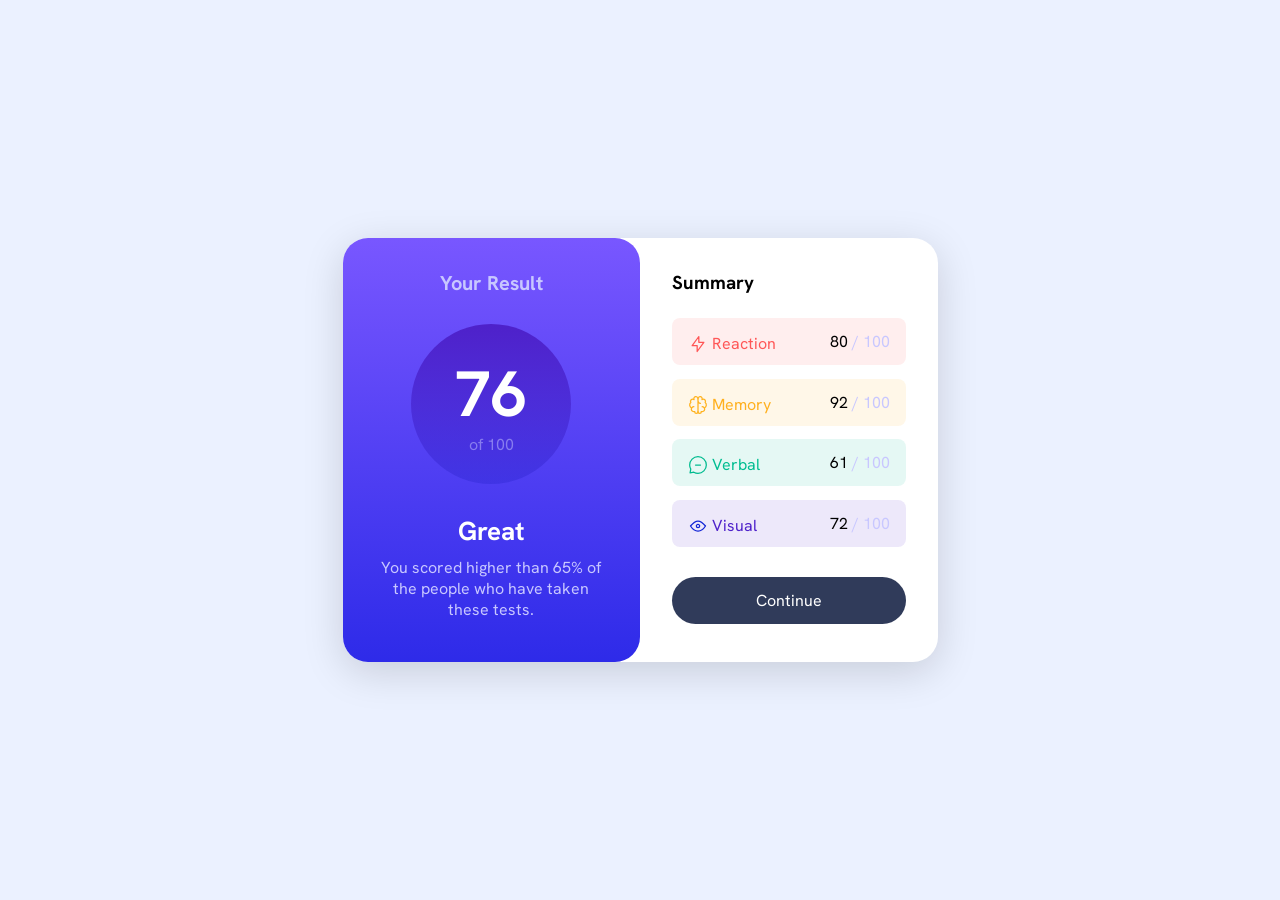
==== FEM1.html @ 709ccb4c "FEM-1" ====
<!DOCTYPE html>
<html lang="en">
<head>
    <meta charset="UTF-8">
    <meta http-equiv="X-UA-Compatible" content="IE=edge">
        <meta name="viewport" content="width=device-width, initial-scale=1.0">
    <link rel="stylesheet" href="css/FEM1.css">
    <link rel="preconnect" href="https://fonts.googleapis.com">
    <link rel="preconnect" href="https://fonts.gstatic.com" crossorigin>
    <link href="https://fonts.googleapis.com/css2?family=Cairo:wght@300;400;700&family=Hanken+Grotesk:wght@500;700;800&family=Open+Sans:wght@400;700&family=Work+Sans:ital,wght@0,200;0,300;0,600;0,900;1,100;1,200;1,600&display=swap" rel="stylesheet">
</head>
<body>
    <div class="card">
        <div class="container">
            <section class="Result">
                <h1>Your Result</h1>
                <div class="prs">
                    <span>76</span>
                    <span>of 100</span>
                </div>
                <h2>Great</h2>
                <p>You scored higher than 65% of the people who have taken these tests.</p>
            </section >

            <section class="Summary">
                <h3>Summary</h3>
                <div class="box red">
                    <div class="title">
                        <img decoding="async" src="imge/icon-reaction.svg" alt="">
                        <span>Reaction</span>
                    </div>
                    <span>80 <span>/ 100</span> </span>
                </div>
                <div class="box yellow">
                    <div class="title">
                        <img decoding="async" src="imge/icon-memory.svg" alt="">
                        <span>Memory</span>
                    </div>
                    <span>92 <span>/ 100</span> </span>
                </div>
                <div class="box teal">
                    <div class="title">
                        <img decoding="async" src="imge/icon-verbal.svg" alt="">
                        <span>Verbal</span>
                    </div>
                    <span>61 <span>/ 100</span> </span>
                </div>
                <div class="box blue">
                    <div class="title">
                        <img decoding="async" src="imge/icon-visual.svg" alt="">
                        <span>Visual</span>
                    </div>
                    <span>72 <span>/ 100</span> </span>
                </div>
                <a href="#">Continue</a>
            </section>
        </div>
    </div>
</body>
</html>
---- css/FEM1.css ----
:root {
    --Light-slate-blue: hsl(252, 100%, 67%) ;
    --Light-royal-blue: hsl(241, 81%, 54%)  ;

    --Light-red: hsl(0, 100%, 67%) ;
    --Orangey-yellow: hsl(39, 100%, 56%) ;
    --Green-teal: hsl(166, 100%, 37%) ;
    --Cobalt-blue: hsl(234, 85%, 45%) ;

    --Violet-blue: hsla(256, 72%, 46%, 1) ;
    --Persian-blue: hsla(241, 72%, 46%, 0) ;

    --White: hsl(0, 0%, 100%)   ;
    --Pale-blue: hsl(221, 100%, 96%)  ;
    --Light-lavender: hsl(241, 100%, 89%) ;
    --Dark-gray-blue: hsl(224, 30%, 27%) ;
}
* {
    box-sizing: border-box;
    margin: 0;
    padding: 0;
}
body {
    font-family: 'Hanken Grotesk', sans-serif;
    background-color: var(--Pale-blue);
    display: flex;
    min-height: 100vb;
    align-items: center;
    justify-content: center;
}
* a {
    text-decoration: none;
}
.card {
    background-color: white;
    border-radius: 25px;
    width: 595px;
}
@media (min-width: 378px) {
    .card {
        box-shadow: rgba(0, 0, 0, 0.15) 0px 10px 40px;
    }
}
.container {
    display: flex;
    justify-content: space-between;
    flex-wrap: wrap;
}
@media (max-width: 378px) {
    .card {
        border-radius: 0px;
        min-height: 100vb;
    }
    .container {
        flex-direction: column;
    }
}
.container .Result {
    background: linear-gradient(to bottom ,
     var(--Light-slate-blue),
     var(--Light-royal-blue));
    max-width: 50%;
    border-radius: 25px;
    color: white;
    padding: 32px;
    display: flex;
    flex-direction: column;
    align-items: center;
    gap: 16px;
}
.container .Result h1 {
    font-size: 20px;
    margin: 0px auto 12px;
    color: var(--Light-lavender);
}
.container .Result .prs {
    width: 160px;
    height: 160px;
    border-radius: 50%;
    background: linear-gradient(to bottom , var(--Violet-blue), 
    hsl(241deg 72% 46% / 32%));
    display: flex;
    align-items: center;
    justify-content: center;
    flex-direction: column;
}
.container .Result .prs span:first-child {
    font-size: 64px;
    color: var(--White);
    font-weight: bold;
}
.container .Result .prs span:last-child {
    color: var(--Light-lavender);
    margin-top: -1px;
    opacity: .5;
}
.container .Result h2 {
    color: var(--White);
    margin-top: 14px;
    font-size: 26px;
}
.container .Result p {
    color: var(--Light-lavender);
    text-align: center;
    margin: -7px 3px -3px;
}
.container .Summary { 
    width: 50%;
    padding: 32px 32px 38px;
    display: flex;
    flex-direction: column;
    gap: 13.5px;
}
.container .Summary h3 {     margin-bottom: 10px; }
.container .Summary .box { 
    display: flex;
    align-items: center;
    justify-content: space-between;
    padding: 11px 16px;
    border-radius: 8px;
}
.container .Summary .red > div {
    color: var(--Light-red);
}
.container .Summary .red  {
    background-color: hsl(0deg 100% 67% / 10%);
} 
.container .Summary .yellow > div {
    color: var(--Orangey-yellow);
}
.container .Summary .yellow  {
    background-color: hsl(39deg 100% 56% / 10%);
} 
.container .Summary .teal > div {
    color: var(--Green-teal);
}
.container .Summary .teal  {
    background-color: hsl(166deg 100% 37% / 10%)
} 
.container .Summary .blue > div {
    color: var(--Violet-blue);
}
.container .Summary .blue  {
    background-color: hsl(256deg 72% 46% / 10%);
} 
.container .Summary .title img { 
    position: relative;
    top: 5px;
 }
.container .Summary span span { 
    color: var(--Light-lavender);
 }
.container .Summary a{ 
    color: var(--White);
    background-color: var(--Dark-gray-blue);
    border-radius: 100vw;
    padding: 13px 32px;
    display: flex;
    align-items: center;
    justify-content: center;
    margin: 17px 0 0;
}
.container .Summary a:hover {
    background: linear-gradient(to bottom ,
    var(--Light-slate-blue),
    var(--Light-royal-blue));
}

@media (max-width: 378px) {
    .container .Result {
        max-width: 100%;
        border-radius: 0 0 32px 32px;
        padding: 26px 26px 46px;
    }
    .container .Result h1 {
        font-size: 17px;
        margin: 0px auto 11px;
    }
    .container .Result .prs span:first-child  {
        font-size: 56px;
    }
    .container .Result h2 {
        margin-top: 5px;
    }
    .container .Result p {
        margin: -7px 13px;
        opacity: 0.8;
    }
    .container .Summary {
        width: 100%;
        padding: 20px 30px;
    }
    .container .Summary h3 {
        margin-bottom: 10px;
    }
    .container .Summary .box {
        padding: 17px 16px;
        border-radius: 13px;
    }
    .container .Summary a {
        margin: 6px 0 0;
        padding: 17px 32px;
    }
    .container .Result .prs {
        width: 137px;
        height: 137px;
    }

}
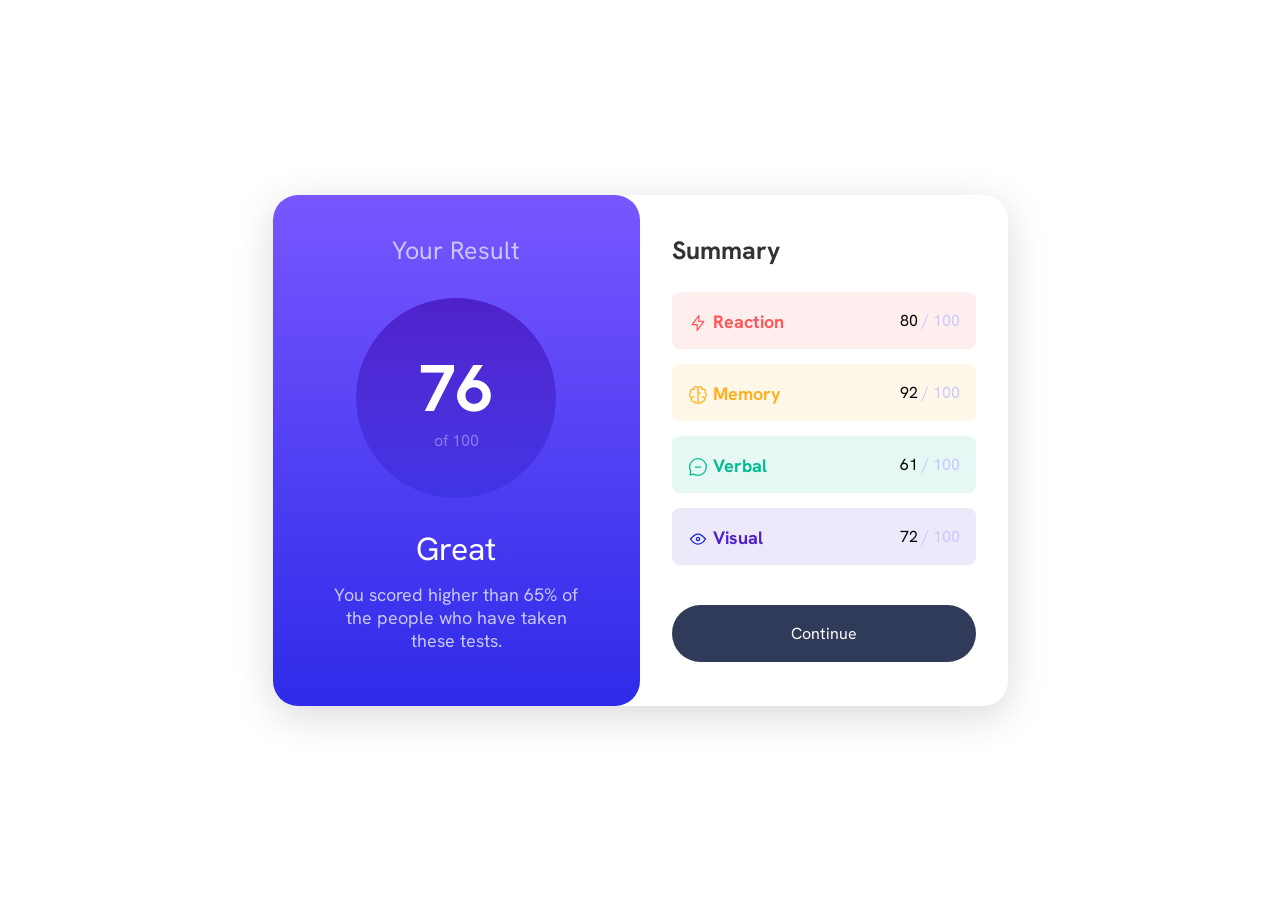
==== commit 27ca4db8: "HTMl 1" ====
--- a/FEM1.html
+++ b/FEM1.html
@@ -2,15 +2,17 @@
 <html lang="en">
 <head>
     <meta charset="UTF-8">
+    <meta name="viewport" content="width=device-width, initial-scale=1.0"> <!-- displays site properly based on user's device -->
     <meta http-equiv="X-UA-Compatible" content="IE=edge">
-        <meta name="viewport" content="width=device-width, initial-scale=1.0">
     <link rel="stylesheet" href="css/FEM1.css">
     <link rel="preconnect" href="https://fonts.googleapis.com">
     <link rel="preconnect" href="https://fonts.gstatic.com" crossorigin>
     <link href="https://fonts.googleapis.com/css2?family=Cairo:wght@300;400;700&family=Hanken+Grotesk:wght@500;700;800&family=Open+Sans:wght@400;700&family=Work+Sans:ital,wght@0,200;0,300;0,600;0,900;1,100;1,200;1,600&display=swap" rel="stylesheet">
+    <link rel="icon" type="image/png" sizes="32x32" href="./assets/images/favicon-32x32.png">   
+    <title>Frontend Mentor | Results summary component</title>
 </head>
 <body>
-    <div class="card">
+    <main class="card">
         <div class="container">
             <section class="Result">
                 <h1>Your Result</h1>
@@ -21,7 +23,7 @@
                 <h2>Great</h2>
                 <p>You scored higher than 65% of the people who have taken these tests.</p>
             </section >
-
+    
             <section class="Summary">
                 <h3>Summary</h3>
                 <div class="box red">
@@ -55,6 +57,6 @@
                 <a href="#">Continue</a>
             </section>
         </div>
-    </div>
+    </main>
 </body>
 </html>
--- a/css/FEM1.css
+++ b/css/FEM1.css
@@ -22,7 +22,7 @@
 }
 body {
     font-family: 'Hanken Grotesk', sans-serif;
-    background-color: var(--Pale-blue);
+    background-color: var(--White);
     display: flex;
     min-height: 100vb;
     align-items: center;
@@ -34,7 +34,7 @@
 .card {
     background-color: white;
     border-radius: 25px;
-    width: 595px;
+    width: 735px;
 }
 @media (min-width: 378px) {
     .card {
@@ -62,20 +62,21 @@
     max-width: 50%;
     border-radius: 25px;
     color: white;
-    padding: 32px;
+    padding: 39px;
     display: flex;
     flex-direction: column;
     align-items: center;
     gap: 16px;
 }
 .container .Result h1 {
-    font-size: 20px;
-    margin: 0px auto 12px;
+    font-size: 25px;
+    font-weight: normal;
+    margin: 0px auto 15px;
     color: var(--Light-lavender);
 }
 .container .Result .prs {
-    width: 160px;
-    height: 160px;
+    width: 200px;
+    height: 200px;
     border-radius: 50%;
     background: linear-gradient(to bottom , var(--Violet-blue), 
     hsl(241deg 72% 46% / 32%));
@@ -85,7 +86,7 @@
     flex-direction: column;
 }
 .container .Result .prs span:first-child {
-    font-size: 64px;
+    font-size: 66px;
     color: var(--White);
     font-weight: bold;
 }
@@ -97,48 +98,62 @@
 .container .Result h2 {
     color: var(--White);
     margin-top: 14px;
-    font-size: 26px;
+    font-size: 32px;
+    font-weight: normal;
 }
 .container .Result p {
     color: var(--Light-lavender);
     text-align: center;
-    margin: -7px 3px -3px;
+    margin: -3px 21px 0px;
+    font-size: 18px;
 }
 .container .Summary { 
     width: 50%;
-    padding: 32px 32px 38px;
+    padding: 39px 32px 44px;
     display: flex;
     flex-direction: column;
-    gap: 13.5px;
-}
-.container .Summary h3 {     margin-bottom: 10px; }
+    gap: 15px;
+}
+.container .Summary h3 {
+    margin-bottom: 10px;
+    font-size: 25px;
+    opacity: 0.8;
+}
 .container .Summary .box { 
     display: flex;
     align-items: center;
     justify-content: space-between;
-    padding: 11px 16px;
+    padding: 16px 16px;
     border-radius: 8px;
 }
 .container .Summary .red > div {
     color: var(--Light-red);
+    font-weight: 700;
+    font-size: 18px;
 }
 .container .Summary .red  {
     background-color: hsl(0deg 100% 67% / 10%);
 } 
 .container .Summary .yellow > div {
     color: var(--Orangey-yellow);
+    font-weight: 700;
+    font-size: 18px;
 }
 .container .Summary .yellow  {
     background-color: hsl(39deg 100% 56% / 10%);
 } 
 .container .Summary .teal > div {
     color: var(--Green-teal);
+    font-weight: 700;
+    font-size: 18px;
 }
 .container .Summary .teal  {
     background-color: hsl(166deg 100% 37% / 10%)
 } 
 .container .Summary .blue > div {
     color: var(--Violet-blue);
+    font-weight: 700;
+    font-size: 18px;
 }
 .container .Summary .blue  {
     background-color: hsl(256deg 72% 46% / 10%);
@@ -154,11 +169,11 @@
     color: var(--White);
     background-color: var(--Dark-gray-blue);
     border-radius: 100vw;
-    padding: 13px 32px;
+    padding: 18px 32px;
     display: flex;
     align-items: center;
     justify-content: center;
-    margin: 17px 0 0;
+    margin: 25px 0 0;
 }
 .container .Summary a:hover {
     background: linear-gradient(to bottom ,
@@ -170,36 +185,42 @@
     .container .Result {
         max-width: 100%;
         border-radius: 0 0 32px 32px;
-        padding: 26px 26px 46px;
+        padding: 26px 26px 42px;
     }
     .container .Result h1 {
         font-size: 17px;
-        margin: 0px auto 11px;
+        margin: 0px auto 9px;
     }
     .container .Result .prs span:first-child  {
         font-size: 56px;
     }
+    .container .Result .prs span:last-child {
+        margin-top: 2px;
+    }
     .container .Result h2 {
-        margin-top: 5px;
+        margin-top: 9px;
+        font-size: 25px;
     }
     .container .Result p {
         margin: -7px 13px;
         opacity: 0.8;
+        font-size: 17px;
     }
     .container .Summary {
         width: 100%;
-        padding: 20px 30px;
+        padding: 23px 30px;
     }
     .container .Summary h3 {
-        margin-bottom: 10px;
+        margin-bottom: 8px;
+        font-size: 20px;
     }
     .container .Summary .box {
-        padding: 17px 16px;
+        padding: 16px 16px;
         border-radius: 13px;
     }
     .container .Summary a {
         margin: 6px 0 0;
-        padding: 17px 32px;
+        padding: 18px 32px;
     }
     .container .Result .prs {
         width: 137px;
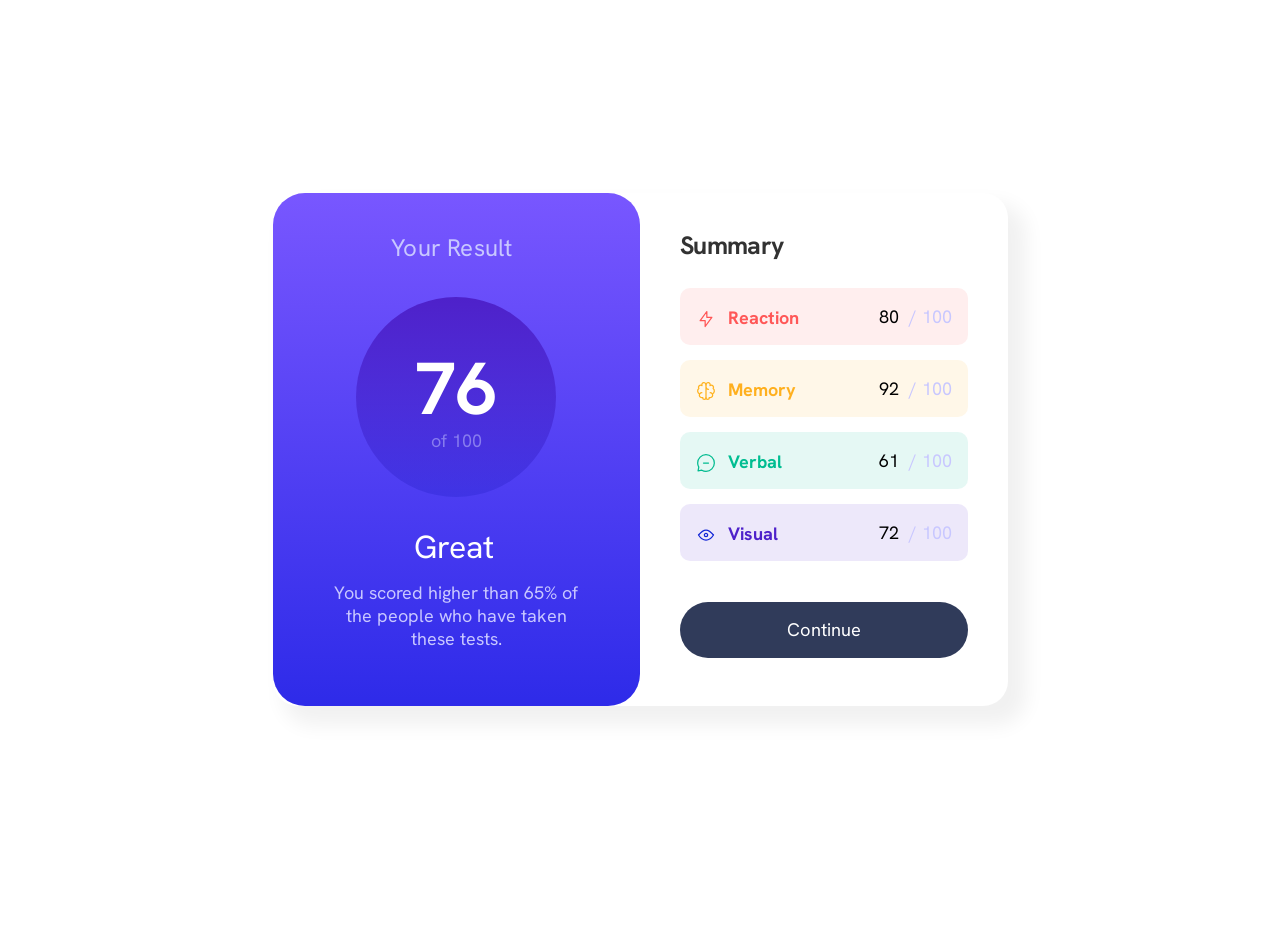
==== commit c22c1c9e: "Add files via upload" ====
--- a/FEM1.html
+++ b/FEM1.html
@@ -1,62 +1,62 @@
-<!DOCTYPE html>
-<html lang="en">
-<head>
-    <meta charset="UTF-8">
-    <meta name="viewport" content="width=device-width, initial-scale=1.0"> <!-- displays site properly based on user's device -->
-    <meta http-equiv="X-UA-Compatible" content="IE=edge">
-    <link rel="stylesheet" href="css/FEM1.css">
-    <link rel="preconnect" href="https://fonts.googleapis.com">
-    <link rel="preconnect" href="https://fonts.gstatic.com" crossorigin>
-    <link href="https://fonts.googleapis.com/css2?family=Cairo:wght@300;400;700&family=Hanken+Grotesk:wght@500;700;800&family=Open+Sans:wght@400;700&family=Work+Sans:ital,wght@0,200;0,300;0,600;0,900;1,100;1,200;1,600&display=swap" rel="stylesheet">
-    <link rel="icon" type="image/png" sizes="32x32" href="./assets/images/favicon-32x32.png">   
-    <title>Frontend Mentor | Results summary component</title>
-</head>
-<body>
-    <main class="card">
-        <div class="container">
-            <section class="Result">
-                <h1>Your Result</h1>
-                <div class="prs">
-                    <span>76</span>
-                    <span>of 100</span>
-                </div>
-                <h2>Great</h2>
-                <p>You scored higher than 65% of the people who have taken these tests.</p>
-            </section >
-    
-            <section class="Summary">
-                <h3>Summary</h3>
-                <div class="box red">
-                    <div class="title">
-                        <img decoding="async" src="imge/icon-reaction.svg" alt="">
-                        <span>Reaction</span>
-                    </div>
-                    <span>80 <span>/ 100</span> </span>
-                </div>
-                <div class="box yellow">
-                    <div class="title">
-                        <img decoding="async" src="imge/icon-memory.svg" alt="">
-                        <span>Memory</span>
-                    </div>
-                    <span>92 <span>/ 100</span> </span>
-                </div>
-                <div class="box teal">
-                    <div class="title">
-                        <img decoding="async" src="imge/icon-verbal.svg" alt="">
-                        <span>Verbal</span>
-                    </div>
-                    <span>61 <span>/ 100</span> </span>
-                </div>
-                <div class="box blue">
-                    <div class="title">
-                        <img decoding="async" src="imge/icon-visual.svg" alt="">
-                        <span>Visual</span>
-                    </div>
-                    <span>72 <span>/ 100</span> </span>
-                </div>
-                <a href="#">Continue</a>
-            </section>
-        </div>
-    </main>
-</body>
+<!DOCTYPE html>
+<html lang="en">
+<head>
+    <meta charset="UTF-8">
+    <meta name="viewport" content="width=device-width, initial-scale=1.0"> <!-- displays site properly based on user's device -->
+    <meta http-equiv="X-UA-Compatible" content="IE=edge">
+    <link rel="icon" type="image/png" sizes="32x32" href="./assets/images/favicon-32x32.png">
+    <link rel="stylesheet" href="css/FEM1.css">
+    <link rel="preconnect" href="https://fonts.googleapis.com">
+    <link rel="preconnect" href="https://fonts.gstatic.com" crossorigin>
+    <link href="https://fonts.googleapis.com/css2?family=Cairo:wght@300;400;700&family=Hanken+Grotesk:wght@500;700;800&family=Open+Sans:wght@400;700&family=Work+Sans:ital,wght@0,200;0,300;0,600;0,900;1,100;1,200;1,600&display=swap" rel="stylesheet">
+    <title>Frontend Mentor | Results summary component</title>
+</head>
+<body>
+    <main class="card">
+        <div class="container">
+            <section class="Result">
+                <h1>Your Result</h1>
+                <div class="prs">
+                    <span>76</span>
+                    <span>of 100</span>
+                </div>
+                <h2>Great</h2>
+                <p>You scored higher than 65% of the people who have taken these tests.</p>
+            </section >
+    
+            <section class="Summary">
+                <h3>Summary</h3>
+                <div class="box red">
+                    <div class="title">
+                        <img decoding="async" src="imge/icon-reaction.svg" alt="">
+                        <span>Reaction</span>
+                    </div>
+                    <span>80 <span>/ 100</span> </span>
+                </div>
+                <div class="box yellow">
+                    <div class="title">
+                        <img decoding="async" src="imge/icon-memory.svg" alt="">
+                        <span>Memory</span>
+                    </div>
+                    <span>92 <span>/ 100</span> </span>
+                </div>
+                <div class="box teal">
+                    <div class="title">
+                        <img decoding="async" src="imge/icon-verbal.svg" alt="">
+                        <span>Verbal</span>
+                    </div>
+                    <span>61 <span>/ 100</span> </span>
+                </div>
+                <div class="box blue">
+                    <div class="title">
+                        <img decoding="async" src="imge/icon-visual.svg" alt="">
+                        <span>Visual</span>
+                    </div>
+                    <span>72 <span>/ 100</span> </span>
+                </div>
+                <a href="#">Continue</a>
+            </section>
+        </div>
+    </main>
+</body>
 </html>
--- a/css/FEM1.css
+++ b/css/FEM1.css
@@ -1,230 +1,261 @@
-:root {
-    --Light-slate-blue: hsl(252, 100%, 67%) ;
-    --Light-royal-blue: hsl(241, 81%, 54%)  ;
-
-    --Light-red: hsl(0, 100%, 67%) ;
-    --Orangey-yellow: hsl(39, 100%, 56%) ;
-    --Green-teal: hsl(166, 100%, 37%) ;
-    --Cobalt-blue: hsl(234, 85%, 45%) ;
-
-    --Violet-blue: hsla(256, 72%, 46%, 1) ;
-    --Persian-blue: hsla(241, 72%, 46%, 0) ;
-
-    --White: hsl(0, 0%, 100%)   ;
-    --Pale-blue: hsl(221, 100%, 96%)  ;
-    --Light-lavender: hsl(241, 100%, 89%) ;
-    --Dark-gray-blue: hsl(224, 30%, 27%) ;
-}
-* {
-    box-sizing: border-box;
-    margin: 0;
-    padding: 0;
-}
-body {
-    font-family: 'Hanken Grotesk', sans-serif;
-    background-color: var(--White);
-    display: flex;
-    min-height: 100vb;
-    align-items: center;
-    justify-content: center;
-}
-* a {
-    text-decoration: none;
-}
-.card {
-    background-color: white;
-    border-radius: 25px;
-    width: 735px;
-}
-@media (min-width: 378px) {
-    .card {
-        box-shadow: rgba(0, 0, 0, 0.15) 0px 10px 40px;
-    }
-}
-.container {
-    display: flex;
-    justify-content: space-between;
-    flex-wrap: wrap;
-}
-@media (max-width: 378px) {
-    .card {
-        border-radius: 0px;
-        min-height: 100vb;
-    }
-    .container {
-        flex-direction: column;
-    }
-}
-.container .Result {
-    background: linear-gradient(to bottom ,
-     var(--Light-slate-blue),
-     var(--Light-royal-blue));
-    max-width: 50%;
-    border-radius: 25px;
-    color: white;
-    padding: 39px;
-    display: flex;
-    flex-direction: column;
-    align-items: center;
-    gap: 16px;
-}
-.container .Result h1 {
-    font-size: 25px;
-    font-weight: normal;
-    margin: 0px auto 15px;
-    color: var(--Light-lavender);
-}
-.container .Result .prs {
-    width: 200px;
-    height: 200px;
-    border-radius: 50%;
-    background: linear-gradient(to bottom , var(--Violet-blue), 
-    hsl(241deg 72% 46% / 32%));
-    display: flex;
-    align-items: center;
-    justify-content: center;
-    flex-direction: column;
-}
-.container .Result .prs span:first-child {
-    font-size: 66px;
-    color: var(--White);
-    font-weight: bold;
-}
-.container .Result .prs span:last-child {
-    color: var(--Light-lavender);
-    margin-top: -1px;
-    opacity: .5;
-}
-.container .Result h2 {
-    color: var(--White);
-    margin-top: 14px;
-    font-size: 32px;
-    font-weight: normal;
-}
-.container .Result p {
-    color: var(--Light-lavender);
-    text-align: center;
-    margin: -3px 21px 0px;
-    font-size: 18px;
-}
-.container .Summary { 
-    width: 50%;
-    padding: 39px 32px 44px;
-    display: flex;
-    flex-direction: column;
-    gap: 15px;
-}
-.container .Summary h3 {
-    margin-bottom: 10px;
-    font-size: 25px;
-    opacity: 0.8;
-}
-.container .Summary .box { 
-    display: flex;
-    align-items: center;
-    justify-content: space-between;
-    padding: 16px 16px;
-    border-radius: 8px;
-}
-.container .Summary .red > div {
-    color: var(--Light-red);
-    font-weight: 700;
-    font-size: 18px;
-}
-.container .Summary .red  {
-    background-color: hsl(0deg 100% 67% / 10%);
-} 
-.container .Summary .yellow > div {
-    color: var(--Orangey-yellow);
-    font-weight: 700;
-    font-size: 18px;
-}
-.container .Summary .yellow  {
-    background-color: hsl(39deg 100% 56% / 10%);
-} 
-.container .Summary .teal > div {
-    color: var(--Green-teal);
-    font-weight: 700;
-    font-size: 18px;
-}
-.container .Summary .teal  {
-    background-color: hsl(166deg 100% 37% / 10%)
-} 
-.container .Summary .blue > div {
-    color: var(--Violet-blue);
-    font-weight: 700;
-    font-size: 18px;
-}
-.container .Summary .blue  {
-    background-color: hsl(256deg 72% 46% / 10%);
-} 
-.container .Summary .title img { 
-    position: relative;
-    top: 5px;
- }
-.container .Summary span span { 
-    color: var(--Light-lavender);
- }
-.container .Summary a{ 
-    color: var(--White);
-    background-color: var(--Dark-gray-blue);
-    border-radius: 100vw;
-    padding: 18px 32px;
-    display: flex;
-    align-items: center;
-    justify-content: center;
-    margin: 25px 0 0;
-}
-.container .Summary a:hover {
-    background: linear-gradient(to bottom ,
-    var(--Light-slate-blue),
-    var(--Light-royal-blue));
-}
-
-@media (max-width: 378px) {
-    .container .Result {
-        max-width: 100%;
-        border-radius: 0 0 32px 32px;
-        padding: 26px 26px 42px;
-    }
-    .container .Result h1 {
-        font-size: 17px;
-        margin: 0px auto 9px;
-    }
-    .container .Result .prs span:first-child  {
-        font-size: 56px;
-    }
-    .container .Result .prs span:last-child {
-        margin-top: 2px;
-    }
-    .container .Result h2 {
-        margin-top: 9px;
-        font-size: 25px;
-    }
-    .container .Result p {
-        margin: -7px 13px;
-        opacity: 0.8;
-        font-size: 17px;
-    }
-    .container .Summary {
-        width: 100%;
-        padding: 23px 30px;
-    }
-    .container .Summary h3 {
-        margin-bottom: 8px;
-        font-size: 20px;
-    }
-    .container .Summary .box {
-        padding: 16px 16px;
-        border-radius: 13px;
-    }
-    .container .Summary a {
-        margin: 6px 0 0;
-        padding: 18px 32px;
-    }
-    .container .Result .prs {
-        width: 137px;
-        height: 137px;
-    }
-
-}
+:root {
+    --Light-slate-blue: hsl(252, 100%, 67%) ;
+    --Light-royal-blue: hsl(241, 81%, 54%)  ;
+
+    --Light-red: hsl(0, 100%, 67%) ;
+    --Orangey-yellow: hsl(39, 100%, 56%) ;
+    --Green-teal: hsl(166, 100%, 37%) ;
+    --Cobalt-blue: hsl(234, 85%, 45%) ;
+
+    --Violet-blue: hsla(256, 72%, 46%, 1) ;
+    --Persian-blue: hsla(241, 72%, 46%, 0) ;
+
+    --White: hsl(0, 0%, 100%)   ;
+    --Pale-blue: hsl(221, 100%, 96%)  ;
+    --Light-lavender: hsl(241, 100%, 89%) ;
+    --Dark-gray-blue: hsl(224, 30%, 27%) ;
+}
+* {
+    box-sizing: border-box;
+    margin: 0;
+    padding: 0;
+}
+body {
+    font-family: 'Hanken Grotesk', sans-serif;
+    font-size: 18px;
+    background-color: var(--White);
+    display: flex;
+    min-height: 100vb;
+    align-items: center;
+    justify-content: center;
+    overflow: hidden;
+    margin: 16px;
+}
+* a {
+    text-decoration: none;
+}
+.card {
+    background-color: white;
+    border-radius: 25px;
+    width: 735px;
+    margin-bottom: 2.0625rem;
+}
+@media (min-width: 378px) {
+    .card {
+        box-shadow: rgba(0, 0, 0, .06) 14px 15px 20px 4px;
+    }
+}
+.container {
+    display: flex;
+    justify-content: space-between;
+    flex-wrap: wrap;
+}
+@media (max-width: 378px) {
+    .card {
+        border-radius: 0px;
+        min-height: 100vb;
+    }
+    .container {
+        flex-direction: column;
+    }
+}
+.container .Result {
+    background: linear-gradient(to bottom ,
+     var(--Light-slate-blue) 0%,
+     var(--Light-royal-blue)100%);
+    border-radius: 32px;
+    color: white;
+    padding: 2.4rem;
+    display: flex;
+    flex-direction: column;
+    align-items: center;
+    gap: 1rem;
+}
+.container .Result h1 {
+    font-size: 1.5rem;
+    font-weight: normal;
+    letter-spacing: 0.2px;
+    margin: 0px 1.375rem 1.125rem 0.8125rem;
+    color: var(--Light-lavender);
+}
+.container .Result .prs {
+    width: 200px;
+    height: 200px;
+    border-radius: 50%;
+    background: linear-gradient(to bottom , var(--Violet-blue), 
+    hsl(241deg 72% 46% / 32%));
+    display: flex;
+    align-items: center;
+    justify-content: center;
+    flex-direction: column;
+    transition: width 500ms , height 500ms;
+}
+.container .Result .prs span:first-child {
+    font-size: 4.6rem;
+    color: var(--White);
+    font-weight: bold;
+    margin: 0px 0 -0.4375rem;
+}
+.container .Result .prs span:last-child {
+    color: var(--Light-lavender);
+    margin-bottom: 0.125rem;
+    opacity: .5;
+}
+.container .Result h2 {
+    color: var(--White);
+    margin-top: 0.8rem;
+    font-size: 2rem;
+    font-weight: normal;
+    margin-right: 0.3125rem;
+}
+.container .Result p {
+    color: var(--Light-lavender);
+    text-align: center;
+    margin: -0.1875rem 1.3125rem 0rem;
+    font-size: 1.125rem;
+}
+.container .Summary { 
+    padding: 2.2rem 2.5rem 3rem;
+    display: flex;
+    flex-direction: column;
+    gap: 0.9375rem;
+    transition: width 500ms;
+    width: 100%;
+}
+.container .Summary h3 {
+    margin-bottom: 0.7rem;
+    font-size: 1.5625rem;
+    opacity: 0.8;
+    letter-spacing: -0.7px;
+}
+.container .Summary .box { 
+    display: flex;
+    align-items: center;
+    justify-content: space-between;
+    padding: 1rem 1rem;
+    border-radius: 10px;
+}
+.container .Summary .red > div {
+    color: var(--Light-red);
+    font-weight: 700;
+    font-size: 1.125rem;
+}
+.container .Summary .red  {
+    background-color: hsl(0deg 100% 67% / 10%);
+} 
+.container .Summary .yellow > div {
+    color: var(--Orangey-yellow);
+    font-weight: 700;
+    font-size: 1.125rem;
+}
+.container .Summary .yellow  {
+    background-color: hsl(39deg 100% 56% / 10%);
+} 
+.container .Summary .teal > div {
+    color: var(--Green-teal);
+    font-weight: 700;
+    font-size: 1.125rem;
+}
+.container .Summary .teal  {
+    background-color: hsl(166deg 100% 37% / 10%)
+} 
+.container .Summary .blue > div {
+    color: var(--Violet-blue);
+    font-weight: 700;
+    font-size: 1.125rem;
+}
+.container .Summary .blue  {
+    background-color: hsl(256deg 72% 46% / 10%);
+} 
+.container .Summary .title img { 
+    position: relative;
+    top: 5px;
+    margin-right: 0.4375rem;
+ }
+.container .Summary span span { 
+    color: var(--Light-lavender);
+    margin-left: 0.3125rem;
+ }
+.container .Summary a{ 
+    color: var(--White);
+    background-color: var(--Dark-gray-blue);
+    border-radius: 100vw;
+    padding: 1rem 2rem;
+    display: flex;
+    align-items: center;
+    justify-content: center;
+    margin: 1.625rem 0 0;
+    font-size: 18.3px;
+}
+.container .Summary a:hover {
+    background: linear-gradient(to bottom ,
+    var(--Light-slate-blue),
+    var(--Light-royal-blue));
+}
+
+@media (max-width: 378px) {
+    .container .Result {
+        max-width: 100%;
+        border-radius: 0 0 32px 32px;
+        padding: 26px 26px 42px;
+    }
+    .container .Result h1 {
+        font-size: 17px;
+        margin: 0px auto 0.5625rem;
+    }
+    .container .Result .prs span:first-child  {
+        font-size: 56px;
+    }
+    .container .Result .prs span:last-child {
+        margin-top: 2px;
+    }
+    .container .Result h2 {
+        margin-top: 9px;
+        font-size: 25px;
+    }
+    .container .Result p {
+        margin: -0.4375rem 0.8125rem;
+        opacity: 0.8;
+        font-size: 17px;
+    }
+    .container .Summary {
+        width: 100%;
+        padding: 23px 30px;
+    }
+    .container .Summary h3 {
+        margin-bottom: 8px;
+        font-size: 20px;
+    }
+    .container .Summary .box {
+        padding: 16px 16px;
+        border-radius: 13px;
+    }
+    .container .Summary a {
+        margin: 0.375rem 0 0;
+        padding: 18px 32px;
+    }
+    .container .Result .prs {
+        width: 137px;
+        height: 137px;
+    }
+    html {
+        font-size: 15px;
+    }
+}
+
+@media (min-width: 600px) {
+    .container .Summary {
+        flex-basis: 59%;
+    }
+    .container .Result {
+        flex-basis: 55%;
+    }
+}
+@media (min-width: 768px) {
+    .container .Summary {
+        flex-basis: 50%;
+    }
+    .container .Result {
+        flex-basis: 50%;
+    }
+}
